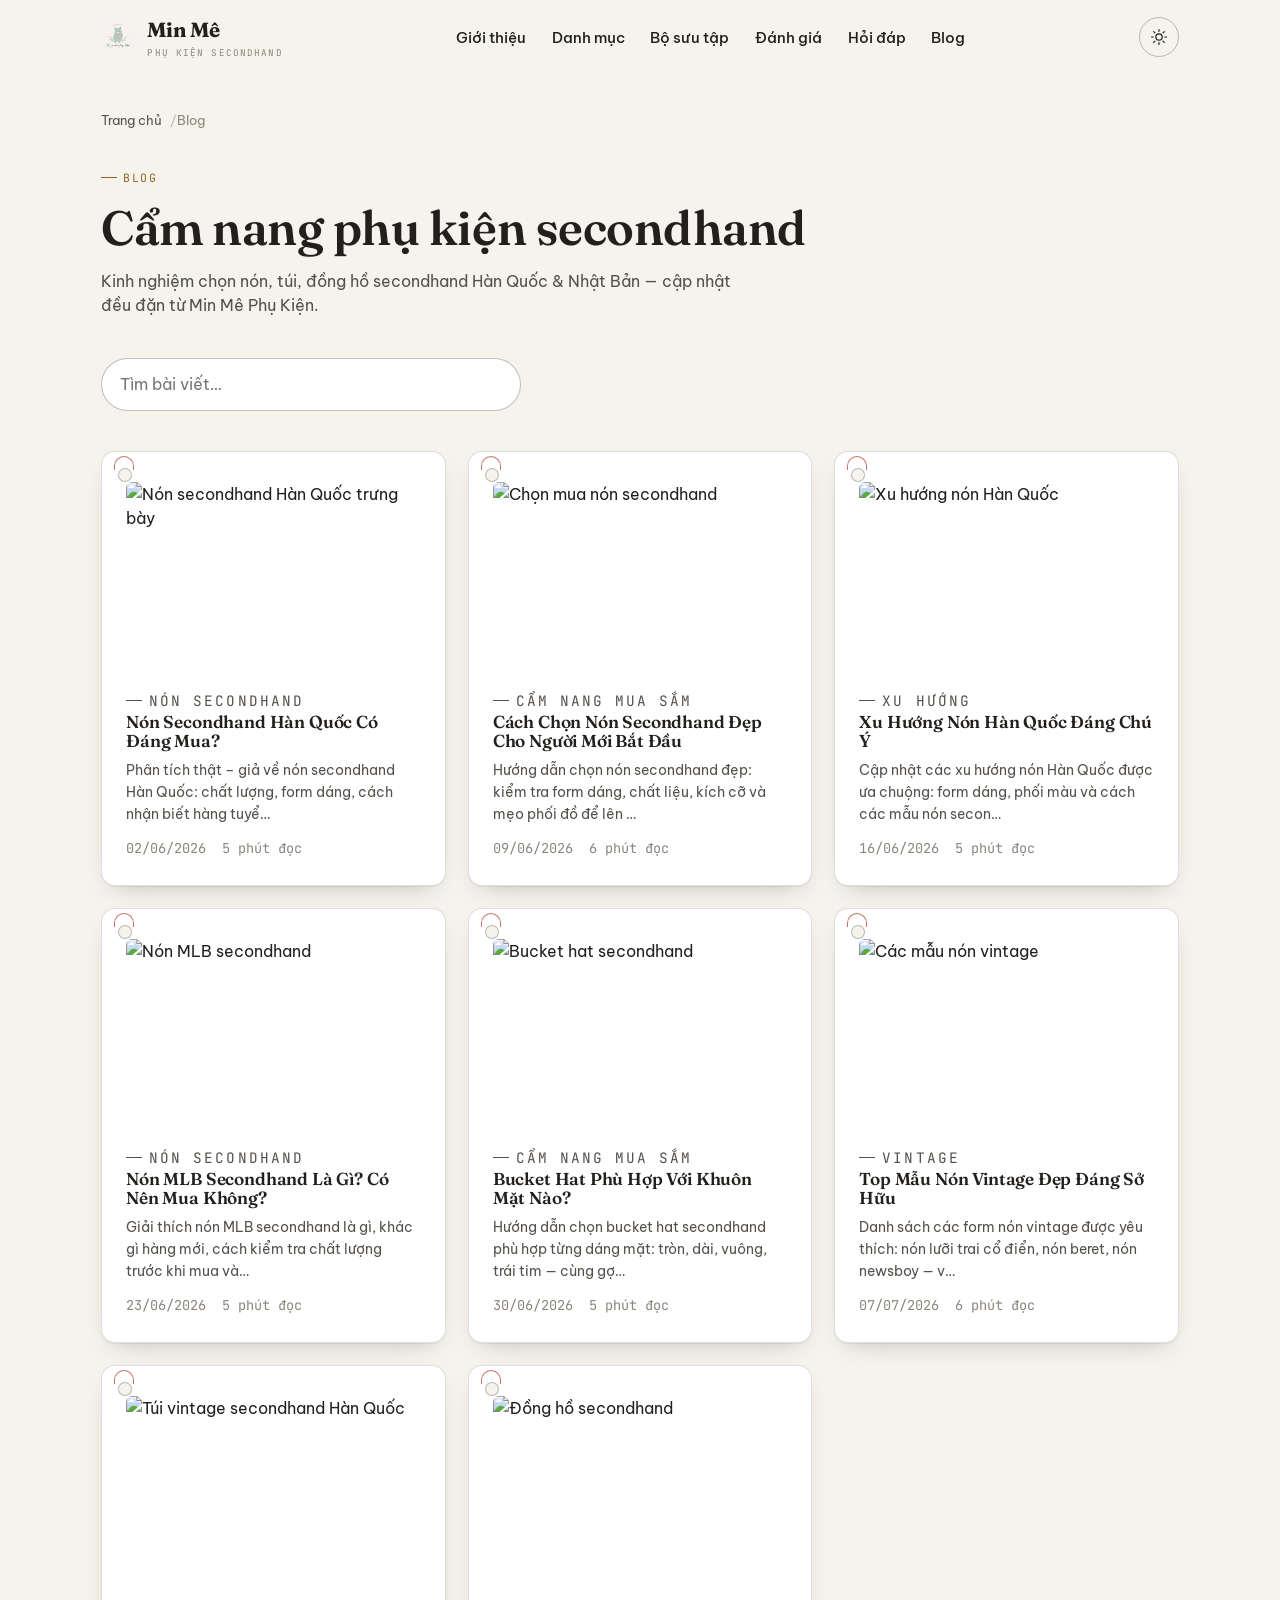
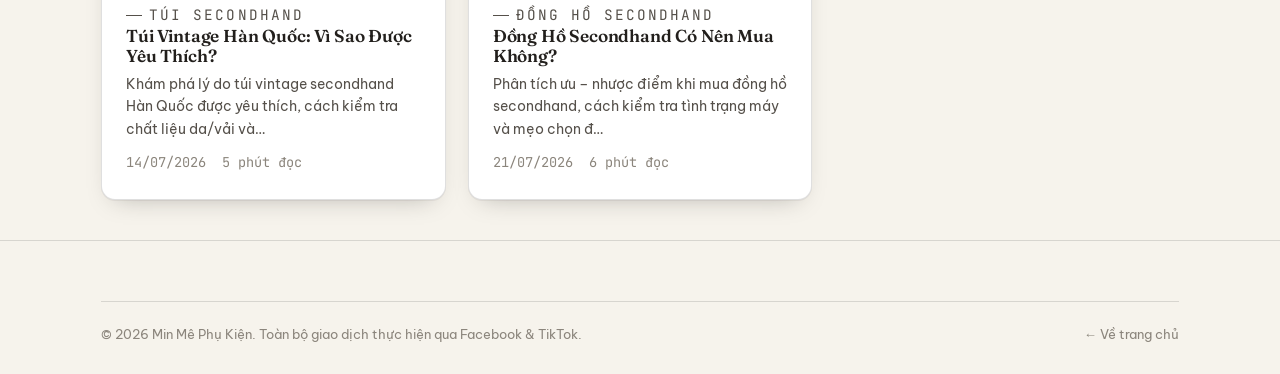
==== blog/index.html @ cc13ec84 "first commit" ====
<!DOCTYPE html>
<html lang="vi">
<head>
<meta charset="UTF-8">
<meta name="viewport" content="width=device-width, initial-scale=1, viewport-fit=cover">
<title>Blog — Min Mê Phụ Kiện | Cẩm nang phụ kiện secondhand</title>
<meta name="description" content="Cẩm nang chọn mua nón, túi, đồng hồ secondhand Hàn Quốc, Nhật Bản — cập nhật xu hướng vintage từ Min Mê Phụ Kiện.">
<meta name="robots" content="index, follow">
<link rel="canonical" href="https://minmephukien.example.com/blog/">
<meta property="og:type" content="website">
<meta property="og:title" content="Blog — Min Mê Phụ Kiện">
<meta property="og:description" content="Cẩm nang chọn mua nón, túi, đồng hồ secondhand Hàn Quốc, Nhật Bản.">
<meta property="og:url" content="https://minmephukien.example.com/blog/">
<link rel="manifest" href="/manifest.json">
<link rel="icon" href="/assets/icons/favicon.svg" type="image/svg+xml">
<link rel="preconnect" href="https://fonts.googleapis.com">
<link rel="preconnect" href="https://fonts.gstatic.com" crossorigin>
<link rel="stylesheet" href="https://fonts.googleapis.com/css2?family=Fraunces:ital,opsz,wght@0,9..144,500;0,9..144,600;1,9..144,500&family=Be+Vietnam+Pro:wght@400;500;600;700&family=JetBrains+Mono:wght@400;500&display=swap" media="print" onload="this.media='all'">
<noscript><link rel="stylesheet" href="https://fonts.googleapis.com/css2?family=Fraunces:wght@500;600&family=Be+Vietnam+Pro:wght@400;600&display=swap"></noscript>
<link rel="stylesheet" href="/css/style.css">
</head>
<body>
<a class="skip-link" href="#main">Bỏ qua, đến nội dung chính</a>

<header class="site-header is-scrolled">
  <div class="container">
    <a href="/" class="brand" aria-label="Min Mê Phụ Kiện — trang chủ">
      <img class="brand-mark" src="/assets/icons/avatar-logo.png" alt="Min Mê Phụ Kiện logo" width="40" height="40" style="border-radius:50%;object-fit:cover;">
      <span>Min Mê<small>Phụ Kiện Secondhand</small></span>
    </a>
    <nav class="main-nav" id="main-nav" aria-label="Điều hướng chính">
      <ul>
        <li><a href="/#gioi-thieu">Giới thiệu</a></li>
        <li><a href="/#danh-muc">Danh mục</a></li>
        <li><a href="/#bo-suu-tap">Bộ sưu tập</a></li>
        <li><a href="/#danh-gia">Đánh giá</a></li>
        <li><a href="/#faq">Hỏi đáp</a></li>
        <li><a href="/blog/">Blog</a></li>
      </ul>
    </nav>
    <div class="header-actions">
      <button class="theme-toggle" data-theme-toggle type="button" aria-label="Đổi giao diện sáng / tối">
        <svg class="icon-sun" viewBox="0 0 24 24" fill="none" stroke="currentColor" stroke-width="1.6" aria-hidden="true"><circle cx="12" cy="12" r="4.2"/><path d="M12 2v2.4M12 19.6V22M4.9 4.9l1.7 1.7M17.4 17.4l1.7 1.7M2 12h2.4M19.6 12H22M4.9 19.1l1.7-1.7M17.4 6.6l1.7-1.7" stroke-linecap="round"/></svg>
        <svg class="icon-moon" viewBox="0 0 24 24" fill="none" stroke="currentColor" stroke-width="1.6" aria-hidden="true"><path d="M21 14.5A8.5 8.5 0 1 1 9.5 3a7 7 0 0 0 11.5 11.5Z" stroke-linejoin="round"/></svg>
      </button>
      <button class="nav-toggle" aria-controls="main-nav" aria-expanded="false" aria-label="Mở menu"><span></span></button>
    </div>
  </div>
</header>
<div class="nav-scrim"></div>

<main id="main">
  <div class="container">
    <nav class="breadcrumb" aria-label="Breadcrumb"><ol><li><a href="/">Trang chủ</a></li><li aria-current="page">Blog</li></ol></nav>
    <div class="blog-hero">
      <p class="eyebrow">Blog</p>
      <h1>Cẩm nang phụ kiện secondhand</h1>
      <p style="color:var(--ink-soft); margin-top:14px; max-width:60ch;">Kinh nghiệm chọn nón, túi, đồng hồ secondhand Hàn Quốc &amp; Nhật Bản — cập nhật đều đặn từ Min Mê Phụ Kiện.</p>
    </div>
    <div class="search-row">
      <input type="search" data-blog-search placeholder="Tìm bài viết…" aria-label="Tìm bài viết">
    </div>
    <div class="blog-grid">
        <a class="post-card tag-card" href="/blog/non-han-secondhand-co-dang-mua.html" data-post-card data-reveal>
          <div class="thumb"><img src="https://images.unsplash.com/photo-1521369909029-2afed882baee?q=80&w=1200&auto=format&fit=crop" alt="Nón secondhand Hàn Quốc trưng bày" loading="lazy" width="400" height="250"></div>
          <p class="eyebrow">Nón secondhand</p>
          <h3>Nón Secondhand Hàn Quốc Có Đáng Mua?</h3>
          <p>Phân tích thật – giả về nón secondhand Hàn Quốc: chất lượng, form dáng, cách nhận biết hàng tuyể…</p>
          <div class="blog-meta"><span>02/06/2026</span><span>5 phút đọc</span></div>
        </a>
        <a class="post-card tag-card" href="/blog/cach-chon-non-secondhand-dep.html" data-post-card data-reveal>
          <div class="thumb"><img src="https://images.unsplash.com/photo-1533055640609-24b498dfd74c?q=80&w=1200&auto=format&fit=crop" alt="Chọn mua nón secondhand" loading="lazy" width="400" height="250"></div>
          <p class="eyebrow">Cẩm nang mua sắm</p>
          <h3>Cách Chọn Nón Secondhand Đẹp Cho Người Mới Bắt Đầu</h3>
          <p>Hướng dẫn chọn nón secondhand đẹp: kiểm tra form dáng, chất liệu, kích cỡ và mẹo phối đồ để lên …</p>
          <div class="blog-meta"><span>09/06/2026</span><span>6 phút đọc</span></div>
        </a>
        <a class="post-card tag-card" href="/blog/xu-huong-non-han-quoc.html" data-post-card data-reveal>
          <div class="thumb"><img src="https://images.unsplash.com/photo-1521572163474-6864f9cf17ab?q=80&w=1200&auto=format&fit=crop" alt="Xu hướng nón Hàn Quốc" loading="lazy" width="400" height="250"></div>
          <p class="eyebrow">Xu hướng</p>
          <h3>Xu Hướng Nón Hàn Quốc Đáng Chú Ý</h3>
          <p>Cập nhật các xu hướng nón Hàn Quốc được ưa chuộng: form dáng, phối màu và cách các mẫu nón secon…</p>
          <div class="blog-meta"><span>16/06/2026</span><span>5 phút đọc</span></div>
        </a>
        <a class="post-card tag-card" href="/blog/mlb-secondhand-la-gi.html" data-post-card data-reveal>
          <div class="thumb"><img src="https://images.unsplash.com/photo-1521572163474-6864f9cf17ab?q=80&w=1200&auto=format&fit=crop" alt="Nón MLB secondhand" loading="lazy" width="400" height="250"></div>
          <p class="eyebrow">Nón secondhand</p>
          <h3>Nón MLB Secondhand Là Gì? Có Nên Mua Không?</h3>
          <p>Giải thích nón MLB secondhand là gì, khác gì hàng mới, cách kiểm tra chất lượng trước khi mua và…</p>
          <div class="blog-meta"><span>23/06/2026</span><span>5 phút đọc</span></div>
        </a>
        <a class="post-card tag-card" href="/blog/bucket-hat-phu-hop-khuon-mat-nao.html" data-post-card data-reveal>
          <div class="thumb"><img src="https://images.unsplash.com/photo-1499996860823-5214fcc65f8f?q=80&w=1200&auto=format&fit=crop" alt="Bucket hat secondhand" loading="lazy" width="400" height="250"></div>
          <p class="eyebrow">Cẩm nang mua sắm</p>
          <h3>Bucket Hat Phù Hợp Với Khuôn Mặt Nào?</h3>
          <p>Hướng dẫn chọn bucket hat secondhand phù hợp từng dáng mặt: tròn, dài, vuông, trái tim — cùng gợ…</p>
          <div class="blog-meta"><span>30/06/2026</span><span>5 phút đọc</span></div>
        </a>
        <a class="post-card tag-card" href="/blog/top-mau-non-vintage-dep.html" data-post-card data-reveal>
          <div class="thumb"><img src="https://images.unsplash.com/photo-1521123845560-14093637aa7d?q=80&w=1200&auto=format&fit=crop" alt="Các mẫu nón vintage" loading="lazy" width="400" height="250"></div>
          <p class="eyebrow">Vintage</p>
          <h3>Top Mẫu Nón Vintage Đẹp Đáng Sở Hữu</h3>
          <p>Danh sách các form nón vintage được yêu thích: nón lưỡi trai cổ điển, nón beret, nón newsboy — v…</p>
          <div class="blog-meta"><span>07/07/2026</span><span>6 phút đọc</span></div>
        </a>
        <a class="post-card tag-card" href="/blog/tui-vintage-han-quoc.html" data-post-card data-reveal>
          <div class="thumb"><img src="https://images.unsplash.com/photo-1548036328-c9fa89d128fa?q=80&w=1200&auto=format&fit=crop" alt="Túi vintage secondhand Hàn Quốc" loading="lazy" width="400" height="250"></div>
          <p class="eyebrow">Túi secondhand</p>
          <h3>Túi Vintage Hàn Quốc: Vì Sao Được Yêu Thích?</h3>
          <p>Khám phá lý do túi vintage secondhand Hàn Quốc được yêu thích, cách kiểm tra chất liệu da/vải và…</p>
          <div class="blog-meta"><span>14/07/2026</span><span>5 phút đọc</span></div>
        </a>
        <a class="post-card tag-card" href="/blog/dong-ho-secondhand-co-nen-mua.html" data-post-card data-reveal>
          <div class="thumb"><img src="https://images.unsplash.com/photo-1524805444758-089113d48a6d?q=80&w=1200&auto=format&fit=crop" alt="Đồng hồ secondhand" loading="lazy" width="400" height="250"></div>
          <p class="eyebrow">Đồng hồ secondhand</p>
          <h3>Đồng Hồ Secondhand Có Nên Mua Không?</h3>
          <p>Phân tích ưu – nhược điểm khi mua đồng hồ secondhand, cách kiểm tra tình trạng máy và mẹo chọn đ…</p>
          <div class="blog-meta"><span>21/07/2026</span><span>6 phút đọc</span></div>
        </a>
    </div>
  </div>
</main>

<footer class="site-footer">
  <div class="container">
    <div class="footer-bottom">
      <span>© <span id="year"></span> Min Mê Phụ Kiện. Toàn bộ giao dịch thực hiện qua Facebook &amp; TikTok.</span>
      <a href="/">← Về trang chủ</a>
    </div>
  </div>
</footer>

<button class="back-to-top" aria-label="Lên đầu trang"><svg width="18" height="18" viewBox="0 0 24 24" fill="none" stroke="currentColor" stroke-width="2"><path d="m5 15 7-7 7 7"/></svg></button>
<script>document.getElementById("year").textContent = new Date().getFullYear();</script>
<script src="/js/main.js" defer></script>
</body>
</html>
---- css/style.css ----
/* ==========================================================================
   MIN MÊ PHỤ KIỆN — stylesheet
   Signature motif: the "swing tag" — every card carries a punched hole,
   a loop of thread and a faint rotation, like a real secondhand price tag.
   ========================================================================== */

/* ---- Design tokens ------------------------------------------------------ */
:root{
  /* paper & ink */
  --paper: #F6F3EC;
  --paper-raised: #FFFFFF;
  --ink: #221F1C;
  --ink-soft: #55504A;
  --ink-faint: #8B857C;
  --line: rgba(34,31,28,.14);
  --line-strong: rgba(34,31,28,.28);

  /* accents — denim (thrifted workwear) + brass (vintage hardware) */
  --denim: #3F5169;
  --denim-deep: #2B3547;
  --brass: #B8863A;
  --brass-deep: #8F6726;
  --thread: #B4443A; /* the literal stitching thread colour */

  --font-display: "Fraunces", "Georgia", serif;
  --font-body: "Be Vietnam Pro", "Segoe UI", sans-serif;
  --font-mono: "JetBrains Mono", ui-monospace, monospace;

  --radius-s: 6px;
  --radius-m: 14px;
  --radius-l: 28px;

  --shadow-tag: 0 1px 0 rgba(34,31,28,.06), 0 10px 24px -14px rgba(34,31,28,.35);
  --shadow-float: 0 20px 50px -20px rgba(34,31,28,.45);

  --container: 1180px;
  --gutter: clamp(20px, 4vw, 56px);

  --ease: cubic-bezier(.22,.61,.36,1);
  color-scheme: light;
}

html[data-theme="dark"]{
  --paper: #17150F;
  --paper-raised: #211E17;
  --ink: #EFE9DD;
  --ink-soft: #C6BEAF;
  --ink-faint: #8A8377;
  --line: rgba(239,233,221,.14);
  --line-strong: rgba(239,233,221,.28);
  --denim: #7C93B3;
  --denim-deep: #A9BEDA;
  --brass: #D9AE5E;
  --brass-deep: #EBC578;
  --shadow-tag: 0 1px 0 rgba(0,0,0,.4), 0 10px 24px -14px rgba(0,0,0,.6);
  --shadow-float: 0 20px 50px -20px rgba(0,0,0,.7);
  color-scheme: dark;
}

@media (prefers-color-scheme: dark){
  html:not([data-theme="light"]):not([data-theme="dark"]){
    --paper: #17150F; --paper-raised: #211E17; --ink: #EFE9DD; --ink-soft: #C6BEAF;
    --ink-faint: #8A8377; --line: rgba(239,233,221,.14); --line-strong: rgba(239,233,221,.28);
    --denim: #7C93B3; --denim-deep: #A9BEDA; --brass: #D9AE5E; --brass-deep: #EBC578;
    --shadow-tag: 0 1px 0 rgba(0,0,0,.4), 0 10px 24px -14px rgba(0,0,0,.6);
    --shadow-float: 0 20px 50px -20px rgba(0,0,0,.7);
    color-scheme: dark;
  }
}

/* ---- Reset --------------------------------------------------------------- */
*,*::before,*::after{ box-sizing: border-box; }
*{ margin:0; }
html{ -webkit-text-size-adjust:100%; scroll-behavior:smooth; }
@media (prefers-reduced-motion: reduce){
  html{ scroll-behavior:auto; }
  *,*::before,*::after{ animation-duration:.001ms !important; animation-iteration-count:1 !important; transition-duration:.001ms !important; scroll-behavior:auto !important; }
}
body{
  font-family: var(--font-body);
  background: var(--paper);
  color: var(--ink);
  line-height:1.55;
  -webkit-font-smoothing:antialiased;
  transition: background .35s var(--ease), color .35s var(--ease);
  overflow-x:hidden;
}
img,picture,video{ max-width:100%; display:block; }
a{ color:inherit; text-decoration:none; }
ul,ol{ list-style:none; padding:0; }
button{ font:inherit; color:inherit; background:none; border:0; cursor:pointer; }
input,textarea{ font:inherit; }
h1,h2,h3,h4{ font-family:var(--font-display); font-weight:600; line-height:1.12; letter-spacing:-.01em; }

:focus-visible{ outline:2.5px solid var(--brass); outline-offset:3px; border-radius:4px; }

.container{ width:100%; max-width:var(--container); margin-inline:auto; padding-inline:var(--gutter); }
.visually-hidden{ position:absolute !important; width:1px;height:1px; overflow:hidden; clip:rect(0 0 0 0); white-space:nowrap; }
.skip-link{ position:absolute; left:12px; top:-60px; background:var(--ink); color:var(--paper); padding:.7em 1.1em; border-radius:var(--radius-s); z-index:999; transition:top .2s var(--ease); }
.skip-link:focus{ top:12px; }

/* eyebrow / mono label used as a small "stamp" throughout */
.eyebrow{
  font-family:var(--font-mono); font-size:.72rem; letter-spacing:.14em; text-transform:uppercase;
  color:var(--brass-deep); display:inline-flex; align-items:center; gap:.5em;
}
.eyebrow::before{ content:""; width:16px; height:1px; background:currentColor; }

section{ padding-block: clamp(56px, 9vw, 120px); position:relative; }
.section-head{ max-width:640px; margin-bottom: clamp(32px,5vw,56px); }
.section-head h2{ font-size:clamp(1.9rem,3.4vw,2.8rem); margin-top:.4em; }
.section-head p{ color:var(--ink-soft); margin-top:.9em; font-size:1.02rem; }

/* ---- Buttons -------------------------------------------------------------- */
.btn{
  display:inline-flex; align-items:center; gap:.6em; padding:.85em 1.6em;
  border-radius: 999px; font-weight:600; font-size:.95rem; white-space:nowrap;
  transition: transform .25s var(--ease), box-shadow .25s var(--ease), background .25s var(--ease), color .25s var(--ease);
  border:1.5px solid transparent;
}
.btn:hover{ transform: translateY(-2px); }
.btn-facebook{ background:var(--denim); color:#fff; box-shadow: var(--shadow-tag); }
.btn-facebook:hover{ background:var(--denim-deep); }
.btn-tiktok{ background:var(--ink); color:var(--paper); box-shadow: var(--shadow-tag); }
html[data-theme="dark"] .btn-tiktok{ background:var(--brass); color:var(--paper-raised); }
.btn-outline{ border-color:var(--line-strong); color:var(--ink); }
.btn-outline:hover{ border-color:var(--ink); }
.btn svg{ width:1.15em; height:1.15em; }

/* ==========================================================================
   Header
   ========================================================================== */
.site-header{
  position:fixed; inset-inline:0; top:0; z-index:80;
  padding-block:14px; transition: background .3s var(--ease), box-shadow .3s var(--ease), padding .3s var(--ease);
}
.site-header .container{ display:flex; align-items:center; justify-content:space-between; gap:16px; }
.site-header.is-scrolled{
  background: color-mix(in srgb, var(--paper) 78%, transparent);
  backdrop-filter: blur(14px) saturate(140%);
  -webkit-backdrop-filter: blur(14px) saturate(140%);
  box-shadow: 0 1px 0 var(--line);
  padding-block:10px;
}
.brand{ display:flex; align-items:center; gap:.6em; font-family:var(--font-display); font-weight:700; font-size:1.28rem; }
.brand .brand-mark{ width:34px; height:34px; }
.brand small{ display:block; font-family:var(--font-mono); font-size:.58rem; letter-spacing:.12em; color:var(--ink-faint); font-weight:400; text-transform:uppercase; }

.nav-toggle{ display:none; }
.main-nav ul{ display:flex; gap: clamp(14px,2vw,30px); align-items:center; }
.main-nav a{ font-size:.94rem; font-weight:500; position:relative; padding-block:4px; }
.main-nav a::after{ content:""; position:absolute; left:0; right:100%; bottom:0; height:1.5px; background:var(--brass); transition:right .3s var(--ease); }
.main-nav a:hover::after, .main-nav a:focus-visible::after{ right:0; }

.header-actions{ display:flex; align-items:center; gap:10px; }
.theme-toggle{
  width:40px; height:40px; border-radius:50%; border:1.5px solid var(--line-strong);
  display:grid; place-items:center; transition: border-color .25s var(--ease), transform .25s var(--ease);
}
.theme-toggle:hover{ border-color:var(--ink); transform:rotate(15deg); }
.theme-toggle svg{ width:18px; height:18px; }
.theme-toggle .icon-moon{ display:none; }
html[data-theme="dark"] .theme-toggle .icon-sun{ display:none; }
html[data-theme="dark"] .theme-toggle .icon-moon{ display:block; }

@media (max-width: 900px){
  .main-nav{
    position:fixed; inset:0 0 0 30%; background:var(--paper-raised); padding: 100px 28px 40px;
    transform:translateX(100%); transition: transform .4s var(--ease); box-shadow: var(--shadow-float);
    overflow-y:auto;
  }
  .main-nav.is-open{ transform:translateX(0); }
  .main-nav ul{ flex-direction:column; align-items:flex-start; gap:22px; }
  .main-nav a{ font-size:1.2rem; }
  .nav-toggle{ display:grid; place-items:center; width:40px; height:40px; border-radius:50%; border:1.5px solid var(--line-strong); z-index:90; }
  .nav-toggle span, .nav-toggle span::before, .nav-toggle span::after{
    content:""; display:block; width:18px; height:1.6px; background:var(--ink); position:relative; transition: transform .3s var(--ease), opacity .3s var(--ease);
  }
  .nav-toggle span::before{ position:absolute; top:-6px; }
  .nav-toggle span::after{ position:absolute; top:6px; }
  .nav-toggle.is-open span{ background:transparent; }
  .nav-toggle.is-open span::before{ top:0; transform:rotate(45deg); }
  .nav-toggle.is-open span::after{ top:0; transform:rotate(-45deg); }
  .nav-scrim{ position:fixed; inset:0; background:rgba(0,0,0,.35); opacity:0; pointer-events:none; transition:opacity .3s var(--ease); z-index:75; }
  .nav-scrim.is-open{ opacity:1; pointer-events:auto; }
}

/* ==========================================================================
   Hero
   ========================================================================== */
.hero{
  min-height: 100svh; display:flex; align-items:center; padding-top:90px;
  position:relative; overflow:clip;
}
.hero-grid{ display:grid; grid-template-columns: 1.1fr .9fr; gap: clamp(24px,5vw,60px); align-items:center; }
.hero-copy .eyebrow{ margin-bottom:18px; }
.hero-title{
  font-size: clamp(2.6rem, 6.2vw, 4.6rem); line-height:1.02;
}
.hero-title .line2{ display:block; color:var(--brass-deep); font-style:italic; font-weight:500; }
.hero-slogan{ margin-top:22px; font-size:clamp(1.05rem,1.6vw,1.25rem); color:var(--ink-soft); max-width:46ch; }
.hero-actions{ margin-top: 34px; display:flex; gap:14px; flex-wrap:wrap; }

.hero-visual{ position:relative; aspect-ratio: 4/5; border-radius: var(--radius-l); overflow:hidden; box-shadow: var(--shadow-float); }
.hero-visual img{ width:100%; height:100%; object-fit:cover; transform: scale(1.02); will-change:transform; }
.hero-visual::after{ content:""; position:absolute; inset:0; background: linear-gradient(190deg, transparent 55%, rgba(23,21,15,.55)); }

.hero-tag{
  position:absolute; left:-18px; bottom:26px; background:var(--paper-raised); color:var(--ink);
  padding: 14px 20px 14px 34px; border-radius: var(--radius-s); box-shadow: var(--shadow-tag);
  transform: rotate(-6deg); font-family:var(--font-mono); font-size:.72rem; letter-spacing:.06em;
  border:1px solid var(--line);
}
.hero-tag::before{
  content:""; position:absolute; left:12px; top:50%; translate:0 -50%; width:9px; height:9px; border-radius:50%;
  background: var(--paper); border:1.6px solid var(--ink-faint);
}
.hero-tag strong{ display:block; font-family:var(--font-display); font-size:1rem; font-style:normal; font-weight:600; letter-spacing:0; }

.hero-scroll{
  position:absolute; bottom:26px; left:50%; translate:-50% 0; display:flex; flex-direction:column; align-items:center; gap:8px;
  font-family:var(--font-mono); font-size:.65rem; letter-spacing:.16em; color:var(--ink-faint); text-transform:uppercase;
}
.hero-scroll .line{ width:1px; height:34px; background:linear-gradient(var(--ink-faint), transparent); animation: scrollpulse 2.2s ease-in-out infinite; }
@keyframes scrollpulse{ 0%,100%{ opacity:.3 } 50%{ opacity:1 } }

@media (max-width: 860px){
  .hero-grid{ grid-template-columns:1fr; }
  .hero-visual{ order:-1; aspect-ratio:5/4; }
  .hero-tag{ left:14px; bottom:-16px; }
}

/* ==========================================================================
   Swing-tag card — the site's signature element
   ========================================================================== */
.tag-card{
  position:relative; background:var(--paper-raised); border:1px solid var(--line);
  border-radius: var(--radius-m); padding: 30px 24px 26px; box-shadow: var(--shadow-tag);
  transition: transform .4s var(--ease), box-shadow .4s var(--ease), border-color .4s var(--ease);
}
.tag-card::before{ /* punch hole */
  content:""; position:absolute; top:16px; left:16px; width:14px; height:14px; border-radius:50%;
  background: var(--paper); border:1.6px solid var(--line-strong);
}
.tag-card::after{ /* thread loop */
  content:""; position:absolute; top:4px; left:12px; width:20px; height:14px;
  border: 1.6px solid var(--thread); border-bottom:none; border-radius: 12px 12px 0 0; opacity:.75;
}
.tag-card:hover{ transform: translateY(-6px) rotate(-1.1deg); box-shadow: var(--shadow-float); border-color: var(--line-strong); }
.tag-card:nth-child(even):hover{ transform: translateY(-6px) rotate(1.1deg); }

/* ==========================================================================
   Giới thiệu
   ========================================================================== */
.intro{ background: var(--paper-raised); border-block:1px solid var(--line); }
.intro-grid{ display:grid; grid-template-columns: .9fr 1.1fr; gap: clamp(30px,5vw,70px); align-items:start; }
.intro-figure{ position:relative; }
.intro-figure img{ border-radius: var(--radius-m); aspect-ratio:1/1; object-fit:cover; box-shadow: var(--shadow-tag); }
.stitch-line{ border:none; border-top:1.8px dashed var(--line-strong); margin-block: 22px; }
.commit-list{ display:grid; gap:16px; margin-top:22px; }
.commit-list li{ display:flex; gap:12px; align-items:flex-start; font-size:.98rem; color:var(--ink-soft); }
.commit-list .num{ font-family:var(--font-mono); color:var(--brass-deep); font-size:.85rem; padding-top:.15em; }
.commit-list strong{ color:var(--ink); display:block; font-family:var(--font-display); font-weight:600; }

/* ==========================================================================
   Danh mục — category grid
   ========================================================================== */
.category-grid{ display:grid; grid-template-columns: repeat(4, 1fr); gap: 20px; }
.category-card{ text-align:left; }
.category-card .thumb{ border-radius: var(--radius-s); overflow:hidden; aspect-ratio: 3/4; margin-bottom:16px; }
.category-card img{ width:100%; height:100%; object-fit:cover; transition: transform .6s var(--ease); }
.category-card:hover img{ transform: scale(1.06); }
.category-card h3{ font-size:1.1rem; }
.category-card .count{ font-family:var(--font-mono); font-size:.72rem; color:var(--ink-faint); margin-top:4px; display:block; }

@media (max-width: 980px){ .category-grid{ grid-template-columns: repeat(2,1fr); } }
@media (max-width: 520px){ .category-grid{ grid-template-columns: 1fr 1fr; gap:14px; } }

/* ==========================================================================
   Vì sao chọn
   ========================================================================== */
.why{ background: var(--paper-raised); border-block:1px solid var(--line); }
.why-grid{ display:grid; grid-template-columns: repeat(3, 1fr); gap:20px; }
.why-card{ display:flex; flex-direction:column; gap:14px; }
.why-card .ico{ width:44px; height:44px; border-radius:50%; background: color-mix(in srgb, var(--brass) 16%, transparent); display:grid; place-items:center; color:var(--brass-deep); }
.why-card .ico svg{ width:22px; height:22px; }
.why-card h3{ font-size:1.05rem; }
.why-card p{ color:var(--ink-soft); font-size:.94rem; }
@media (max-width:900px){ .why-grid{ grid-template-columns:repeat(2,1fr); } }
@media (max-width:560px){ .why-grid{ grid-template-columns:1fr; } }

/* ==========================================================================
   Gallery masonry + lightbox
   ========================================================================== */
.gallery-toolbar{ display:flex; flex-wrap:wrap; gap:10px; margin-bottom:26px; }
.filter-chip{
  padding:.5em 1.1em; border-radius:999px; border:1.4px solid var(--line-strong); font-size:.85rem;
  font-family:var(--font-mono); letter-spacing:.02em; transition: all .25s var(--ease);
}
.filter-chip[aria-pressed="true"]{ background:var(--ink); color:var(--paper); border-color:var(--ink); }
html[data-theme="dark"] .filter-chip[aria-pressed="true"]{ background:var(--brass); color:var(--paper-raised); border-color:var(--brass); }

.masonry{ column-count:4; column-gap:16px; }
.masonry-item{ break-inside:avoid; margin-bottom:16px; border-radius: var(--radius-s); overflow:hidden; cursor:zoom-in; position:relative; box-shadow: var(--shadow-tag); }
.masonry-item img{ width:100%; transition: transform .5s var(--ease); background:var(--line); }
.masonry-item:hover img{ transform:scale(1.04); }
.masonry-item.is-hidden{ display:none; }
@media (max-width:1000px){ .masonry{ column-count:3; } }
@media (max-width:700px){ .masonry{ column-count:2; } }

.lightbox{ position:fixed; inset:0; background:rgba(15,13,10,.92); display:none; align-items:center; justify-content:center; z-index:200; padding:5vw; }
.lightbox.is-open{ display:flex; }
.lightbox img{ max-height:88vh; max-width:100%; border-radius:var(--radius-s); box-shadow:var(--shadow-float); }
.lightbox-close{ position:absolute; top:22px; right:26px; color:#fff; width:44px; height:44px; border-radius:50%; border:1.4px solid rgba(255,255,255,.4); display:grid; place-items:center; }

/* ==========================================================================
   Video + Fanpage
   ========================================================================== */
.social-embeds{ display:grid; grid-template-columns:1fr 1fr; gap: clamp(24px,4vw,48px); align-items:start; }
.embed-card{ background:var(--paper-raised); border:1px solid var(--line); border-radius:var(--radius-m); padding:22px; box-shadow: var(--shadow-tag); }
.embed-card h3{ font-size:1.05rem; margin-bottom:14px; display:flex; align-items:center; gap:.5em; }
.tiktok-grid{ display:grid; grid-template-columns:repeat(3,1fr); gap:10px; }
.tiktok-grid iframe, .tiktok-embed-wrap{ aspect-ratio:9/16; border-radius:10px; overflow:hidden; background:var(--paper); }
.fb-page-wrap{ min-height:340px; display:flex; align-items:center; justify-content:center; background:var(--paper); border-radius:10px; overflow:hidden; }
@media (max-width:860px){ .social-embeds{ grid-template-columns:1fr; } }
@media (max-width:560px){ .tiktok-grid{ grid-template-columns:repeat(2,1fr); } }

/* ==========================================================================
   Testimonials
   ========================================================================== */
.reviews{ background: var(--paper-raised); border-block:1px solid var(--line); }
.review-track-wrap{ overflow:hidden; }
.review-track{ display:flex; gap:20px; transition: transform .5s var(--ease); }
.review-card{ min-width: min(360px, 82vw); display:flex; flex-direction:column; gap:14px; }
.stars{ color:var(--brass); letter-spacing:2px; font-size:.95rem; }
.review-card p{ color:var(--ink-soft); font-size:.96rem; }
.reviewer{ display:flex; align-items:center; gap:10px; margin-top:auto; }
.reviewer img{ width:38px; height:38px; border-radius:50%; object-fit:cover; }
.avatar-badge{
  width:38px; height:38px; border-radius:50%; flex:none; display:grid; place-items:center;
  background: color-mix(in srgb, var(--brass) 20%, var(--paper)); color:var(--brass-deep);
  font-family:var(--font-mono); font-size:.78rem; font-weight:600; border:1px solid var(--line);
}
.reviewer strong{ font-size:.9rem; display:block; }
.reviewer span{ font-size:.78rem; color:var(--ink-faint); font-family:var(--font-mono); }
.review-nav{ display:flex; gap:10px; margin-top:24px; }
.review-nav button{ width:38px; height:38px; border-radius:50%; border:1.4px solid var(--line-strong); display:grid; place-items:center; transition: border-color .2s var(--ease); }
.review-nav button:hover{ border-color:var(--ink); }

/* ==========================================================================
   FAQ accordion
   ========================================================================== */
.faq-list{ max-width:760px; }
.faq-item{ border-bottom:1px solid var(--line); }
.faq-q{ width:100%; display:flex; justify-content:space-between; align-items:center; gap:20px; padding:22px 4px; text-align:left; font-family:var(--font-display); font-weight:600; font-size:1.06rem; }
.faq-q .plus{ flex:none; width:22px; height:22px; position:relative; }
.faq-q .plus::before,.faq-q .plus::after{ content:""; position:absolute; background:var(--ink); top:50%; left:50%; }
.faq-q .plus::before{ width:14px; height:1.6px; translate:-50% -50%; }
.faq-q .plus::after{ width:1.6px; height:14px; translate:-50% -50%; transition: transform .3s var(--ease); }
.faq-item[open] .plus::after{ transform: rotate(90deg); }
.faq-item[open] .plus::before{ background:var(--brass-deep); }
.faq-a{ padding: 0 4px 22px; color:var(--ink-soft); font-size:.96rem; max-width:64ch; }
.faq-item summary{ list-style:none; cursor:pointer; }
.faq-item summary::-webkit-details-marker{ display:none; }

/* ==========================================================================
   CTA band
   ========================================================================== */
.cta-band{
  background: var(--ink); color: var(--paper); border-radius: var(--radius-l); margin-inline:var(--gutter);
  padding: clamp(44px,7vw,84px) clamp(24px,6vw,64px); text-align:center; position:relative; overflow:hidden;
}
html[data-theme="dark"] .cta-band{ background: var(--paper-raised); border:1px solid var(--line-strong); color: var(--ink); }
.cta-band h2{ font-size:clamp(1.7rem,4vw,2.6rem); max-width:18ch; margin-inline:auto; color: inherit; }
.cta-band .actions{ display:flex; gap:16px; justify-content:center; margin-top:32px; flex-wrap:wrap; }
.cta-band::before{ content:""; position:absolute; inset:0; opacity:.05; background-image:repeating-linear-gradient(45deg, #fff 0 1px, transparent 1px 22px); pointer-events:none; }
/* ==========================================================================
   Footer
   ========================================================================== */
.site-footer{ padding-block: 60px 30px; border-top:1px solid var(--line); margin-top: 40px; }
.footer-grid{ display:grid; grid-template-columns: 1.4fr 1fr 1fr 1fr; gap: 40px; margin-bottom:40px; }
.footer-brand p{ color:var(--ink-soft); margin-top:14px; font-size:.92rem; max-width:34ch; }
.footer-col h4{ font-family:var(--font-mono); font-size:.72rem; letter-spacing:.1em; text-transform:uppercase; color:var(--ink-faint); margin-bottom:16px; }
.footer-col ul{ display:grid; gap:10px; }
.footer-col a{ font-size:.92rem; color:var(--ink-soft); transition:color .2s var(--ease); }
.footer-col a:hover{ color:var(--ink); }
.social-row{ display:flex; gap:10px; margin-top:16px; }
.social-row a{ width:38px; height:38px; border-radius:50%; border:1.4px solid var(--line-strong); display:grid; place-items:center; transition: border-color .2s var(--ease), background .2s var(--ease); }
.social-row a:hover{ border-color:var(--ink); background:var(--paper-raised); }
.footer-bottom{ display:flex; justify-content:space-between; flex-wrap:wrap; gap:10px; font-size:.82rem; color:var(--ink-faint); border-top:1px solid var(--line); padding-top:22px; }
@media (max-width:860px){ .footer-grid{ grid-template-columns:1fr 1fr; } }
@media (max-width:520px){ .footer-grid{ grid-template-columns:1fr; } }

/* ==========================================================================
   Utility widgets: back-to-top, cookie banner, skeleton, progress bar
   ========================================================================== */
.back-to-top{
  position:fixed; right:20px; bottom:20px; width:46px; height:46px; border-radius:50%;
  background:var(--ink); color:var(--paper); display:grid; place-items:center; box-shadow:var(--shadow-tag);
  opacity:0; pointer-events:none; transform:translateY(10px); transition: all .3s var(--ease); z-index:70;
}
html[data-theme="dark"] .back-to-top{ background:var(--brass); color:var(--paper-raised); }
.back-to-top.is-visible{ opacity:1; pointer-events:auto; transform:translateY(0); }

.cookie-banner{
  position:fixed; left:16px; right:16px; bottom:16px; max-width:480px; z-index:150;
  background:var(--paper-raised); border:1px solid var(--line-strong); border-radius:var(--radius-m);
  padding:20px 22px; box-shadow: var(--shadow-float); transform: translateY(140%); transition: transform .5s var(--ease);
}
.cookie-banner.is-visible{ transform:translateY(0); }
.cookie-banner p{ font-size:.88rem; color:var(--ink-soft); margin-bottom:14px; }
.cookie-actions{ display:flex; gap:10px; }
.cookie-actions .btn{ padding:.6em 1.2em; font-size:.85rem; }

.skeleton{ background: linear-gradient(100deg, var(--line) 30%, var(--paper-raised) 50%, var(--line) 70%); background-size:200% 100%; animation: shimmer 1.4s infinite; border-radius:var(--radius-s); }
@keyframes shimmer{ to{ background-position: -200% 0; } }

.reading-progress{ position:fixed; top:0; left:0; height:3px; background:var(--brass); z-index:200; width:0%; transition:width .1s linear; }

/* AOS-style reveal (works even without the AOS lib, JS toggles .is-in) */
[data-reveal]{ opacity:0; transform: translateY(26px); transition: opacity .7s var(--ease), transform .7s var(--ease); }
[data-reveal].is-in{ opacity:1; transform:none; }

/* ==========================================================================
   Blog
   ========================================================================== */
.breadcrumb{ font-size:.82rem; color:var(--ink-faint); display:flex; gap:8px; flex-wrap:wrap; margin-top:110px; }
.breadcrumb a{ color:var(--ink-soft); }
.breadcrumb li::after{ content:"/"; margin-left:8px; color:var(--line-strong); }
.breadcrumb li:last-child::after{ content:""; }
.breadcrumb ol{ display:flex; gap:0; flex-wrap:wrap; }

.blog-hero{ padding-block: 30px 40px; max-width:760px; }
.blog-hero .eyebrow{ margin-bottom:14px; }
.blog-hero h1{ font-size: clamp(2rem,4vw,3rem); }
.blog-meta{ display:flex; gap:16px; margin-top:18px; font-size:.85rem; color:var(--ink-faint); font-family:var(--font-mono); flex-wrap:wrap; }

.article-layout{ display:grid; grid-template-columns: 2fr 1fr; gap:56px; align-items:start; }
.article-body{ font-size:1.04rem; }
.article-body h2{ font-size:1.5rem; margin-top:1.8em; margin-bottom:.6em; }
.article-body h3{ font-size:1.2rem; margin-top:1.4em; margin-bottom:.5em; }
.article-body p{ color:var(--ink-soft); margin-bottom:1.1em; }
.article-body img{ border-radius:var(--radius-m); margin-block:1.6em; }
.article-body ul{ list-style:disc; padding-left:1.3em; color:var(--ink-soft); margin-bottom:1.1em; }
.article-body li{ margin-bottom:.4em; }
.toc{ position:sticky; top:100px; background:var(--paper-raised); border:1px solid var(--line); border-radius:var(--radius-m); padding:22px; }
.toc h2{ font-family:var(--font-mono); font-size:.72rem; letter-spacing:.1em; text-transform:uppercase; color:var(--ink-faint); margin-bottom:14px; }
.toc ol{ display:grid; gap:10px; counter-reset:toc; }
.toc li{ counter-increment: toc; font-size:.88rem; }
.toc a{ color:var(--ink-soft); }
.toc a:hover{ color:var(--ink); }
.toc li::before{ content: counter(toc,decimal-leading-zero) "  "; font-family:var(--font-mono); color:var(--brass-deep); }
.article-cta{ margin-top:40px; }
@media (max-width:900px){ .article-layout{ grid-template-columns:1fr; } .toc{ position:static; } }

.blog-grid{ display:grid; grid-template-columns:repeat(3,1fr); gap:22px; }
.post-card .thumb{ aspect-ratio:16/10; border-radius:var(--radius-s); overflow:hidden; margin-bottom:16px; }
.post-card .thumb img{ width:100%; height:100%; object-fit:cover; transition:transform .5s var(--ease); }
.post-card:hover .thumb img{ transform:scale(1.05); }
.post-card h3{ font-size:1.08rem; }
.post-card p{ color:var(--ink-soft); font-size:.9rem; margin-top:8px; }
.post-card .blog-meta{ margin-top:12px; }
.search-row{ display:flex; gap:10px; max-width:420px; margin-bottom:40px; }
.search-row input{ flex:1; padding:.8em 1.1em; border-radius:999px; border:1.4px solid var(--line-strong); background:var(--paper-raised); color:var(--ink); }
.search-row input:focus-visible{ border-color:var(--ink); }
@media (max-width:900px){ .blog-grid{ grid-template-columns:repeat(2,1fr); } }
@media (max-width:560px){ .blog-grid{ grid-template-columns:1fr; } }

/* ==========================================================================
   404 / offline
   ========================================================================== */
.status-page{ min-height:100svh; display:flex; flex-direction:column; align-items:center; justify-content:center; text-align:center; padding:40px; }
.status-page .stamp{ font-family:var(--font-mono); font-size:5rem; color:var(--line-strong); letter-spacing:.05em; }
.status-page h1{ font-size:2rem; margin-top:10px; }
.status-page p{ color:var(--ink-soft); margin-top:10px; max-width:44ch; }
.status-page .btn{ margin-top:28px; }

/* ==========================================================================
   Social channel grid (thay embed TikTok/Facebook)
   ========================================================================== */
.social-grid{
  display: grid;
  grid-template-columns: repeat(4, 1fr);
  gap: 18px;
  margin-top: 32px;
}
.social-channel-card{
  border-radius: var(--radius-m);
  overflow: hidden;
  background: var(--paper-raised);
  box-shadow: var(--shadow-tag);
  text-decoration: none;
  color: var(--ink);
  transition: transform .35s var(--ease), box-shadow .35s var(--ease);
  display: block;
}
.social-channel-card:hover{
  transform: translateY(-4px);
  box-shadow: 0 12px 32px rgba(0,0,0,.13);
}
.social-channel-thumb{
  position: relative;
  aspect-ratio: 4/5;
  overflow: hidden;
}
.social-channel-thumb img{
  width: 100%;
  height: 100%;
  object-fit: cover;
  object-position: center top;
  transition: transform .5s var(--ease);
}
.social-channel-card:hover .social-channel-thumb img{
  transform: scale(1.06);
}
.social-channel-overlay{
  position: absolute;
  inset: 0;
  background: linear-gradient(to top, rgba(0,0,0,.55) 0%, transparent 55%);
  display: flex;
  align-items: flex-end;
  justify-content: flex-end;
  padding: 14px;
  color: #fff;
}
.social-channel-info{
  padding: 14px 16px 16px;
  display: flex;
  flex-direction: column;
  gap: 3px;
}
.social-channel-info strong{
  font-size: .98rem;
  font-family: var(--font-display);
}
.social-channel-info span{
  font-size: .82rem;
  color: var(--ink-soft);
  font-family: var(--font-mono);
}
.social-channel-info em{
  font-size: .82rem;
  color: var(--brass-deep);
  font-style: normal;
  margin-top: 4px;
}
@media (max-width: 900px){ .social-grid{ grid-template-columns: repeat(2,1fr); } }
@media (max-width: 480px){ .social-grid{ grid-template-columns: repeat(2,1fr); gap: 12px; } }

/* ==========================================================================
   Fix masonry image object-fit
   ========================================================================== */
.masonry-item{
  aspect-ratio: unset;
}
.masonry-item img{
  width: 100%;
  height: auto;
  display: block;
  object-fit: cover;
  object-position: center top;
  transition: transform .5s var(--ease);
  background: var(--line);
}

/* ==========================================================================
   Brand-mark avatar img (thay SVG)
   ========================================================================== */
.brand-mark{
  width: 36px;
  height: 36px;
  flex-shrink: 0;
}

/* ==========================================================================
   Nút Zalo
   ========================================================================== */
.btn-zalo{
  background: #0068FF;
  color: #fff;
  display: inline-flex;
  align-items: center;
  gap: 6px;
  border-radius: 999px;
  padding: .75em 1.4em;
  font-weight: 600;
  font-size: .95rem;
  text-decoration: none;
  transition: background .25s, transform .2s;
}
.btn-zalo:hover{
  background: #0055cc;
  transform: translateY(-2px);
}
.btn-zalo svg{ flex-shrink: 0; }

/* Zalo link trong footer */
.zalo-link{
  display: inline-flex;
  align-items: center;
  gap: 5px;
  color: #0068FF;
  font-weight: 500;
}
.zalo-link:hover{ opacity: .8; }
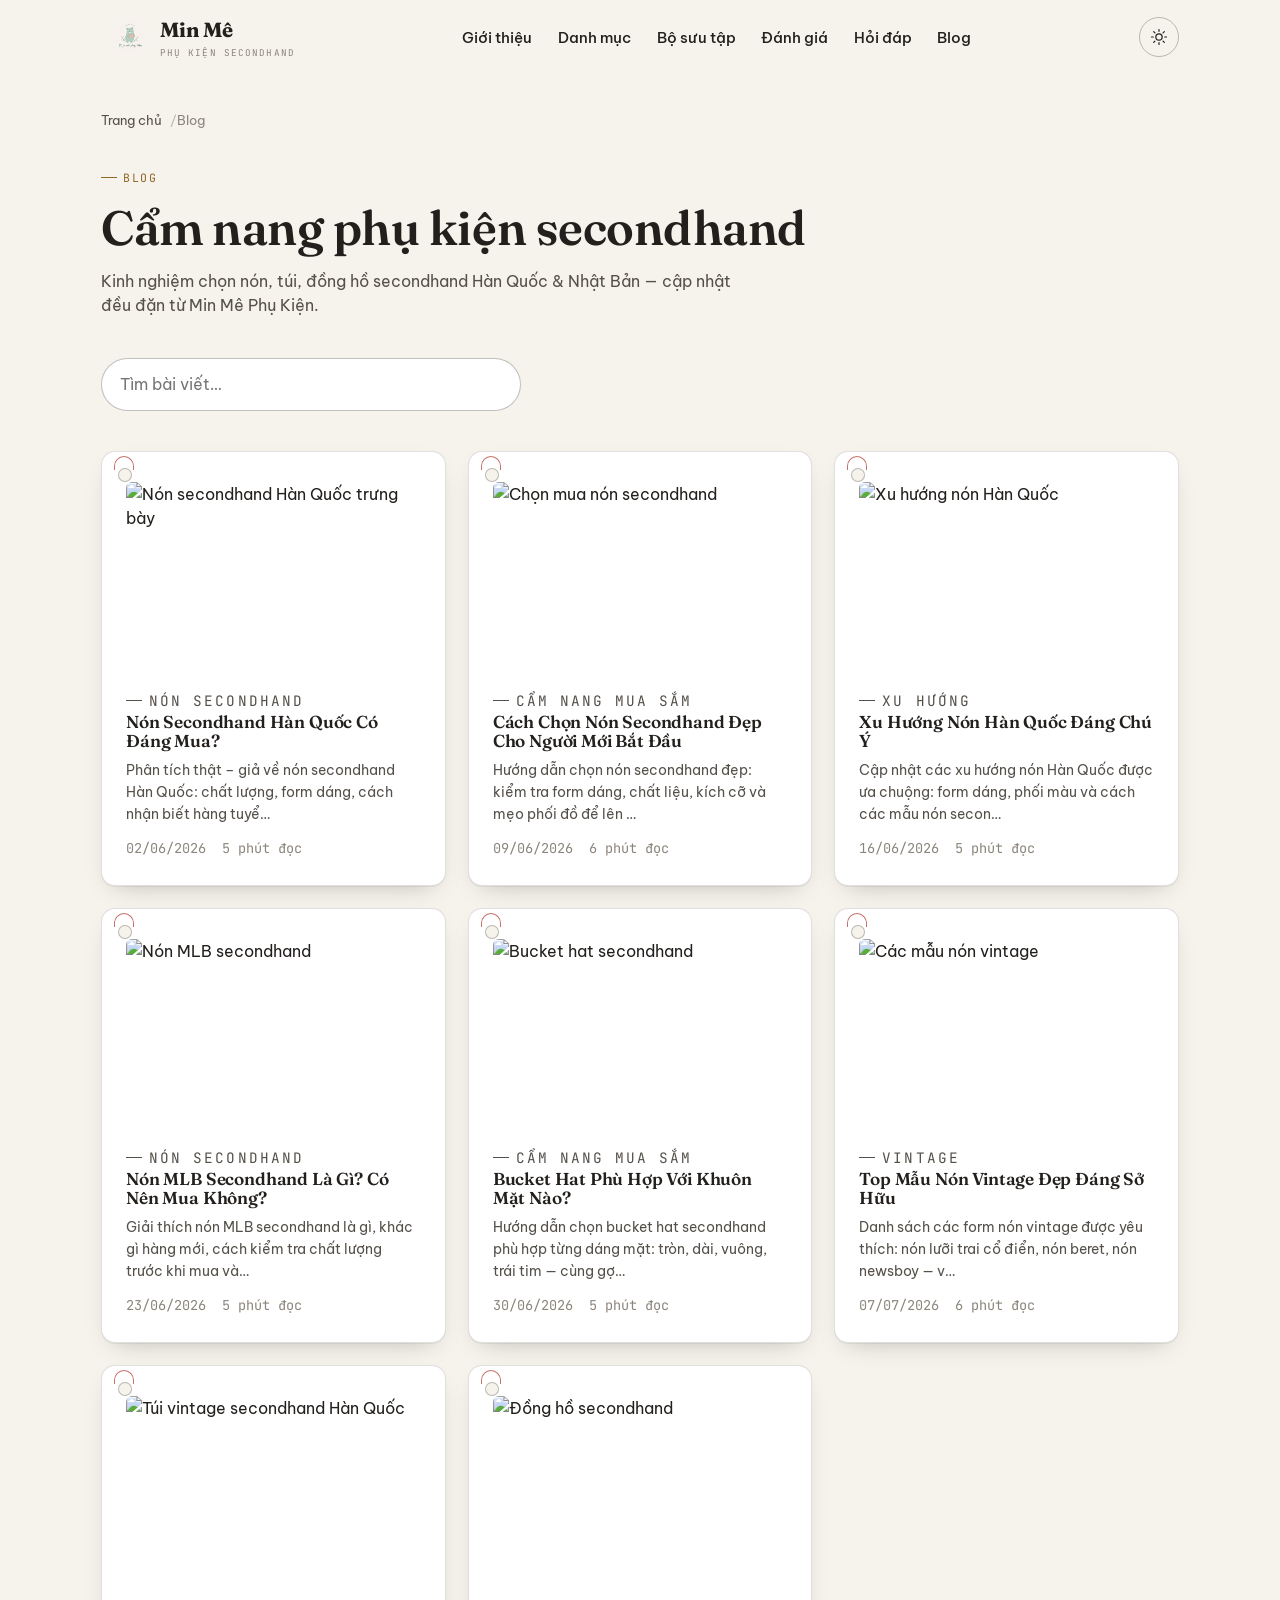
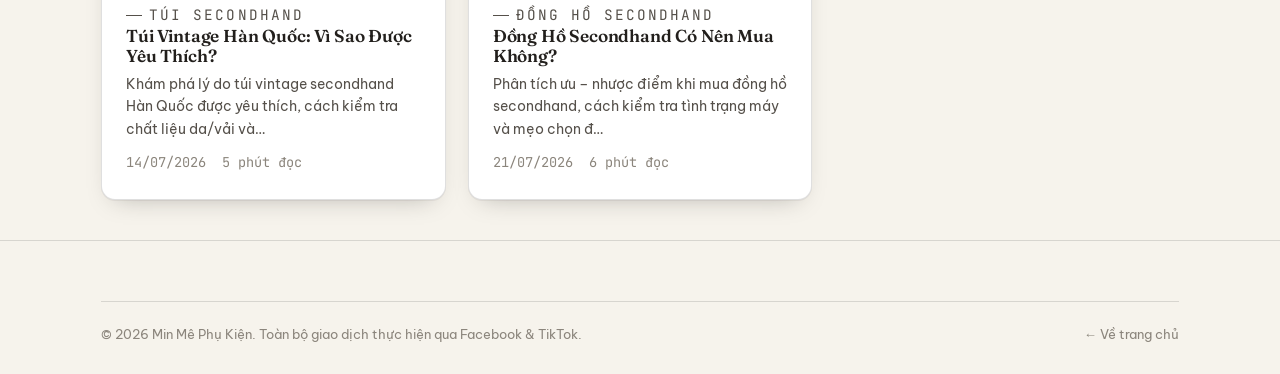
==== commit 5bfa94f7: "Add files via upload" ====
--- a/blog/index.html
+++ b/blog/index.html
@@ -10,7 +10,10 @@
 <meta property="og:type" content="website">
 <meta property="og:title" content="Blog — Min Mê Phụ Kiện">
 <meta property="og:description" content="Cẩm nang chọn mua nón, túi, đồng hồ secondhand Hàn Quốc, Nhật Bản.">
+<meta property="og:image" content="https://minmephukien.example.com/assets/og-cover.jpg">
 <meta property="og:url" content="https://minmephukien.example.com/blog/">
+<meta name="theme-color" content="#F6F3EC" media="(prefers-color-scheme: light)">
+<meta name="theme-color" content="#17150F" media="(prefers-color-scheme: dark)">
 <link rel="manifest" href="/manifest.json">
 <link rel="icon" href="/assets/icons/favicon.svg" type="image/svg+xml">
 <link rel="preconnect" href="https://fonts.googleapis.com">
@@ -25,7 +28,7 @@
 <header class="site-header is-scrolled">
   <div class="container">
     <a href="/" class="brand" aria-label="Min Mê Phụ Kiện — trang chủ">
-      <img class="brand-mark" src="/assets/icons/avatar-logo.png" alt="Min Mê Phụ Kiện logo" width="40" height="40" style="border-radius:50%;object-fit:cover;">
+      <picture><source srcset="/assets/icons/avatar-logo.webp" type="image/webp"><img class="brand-mark" src="/assets/icons/avatar-logo.png" alt="Min Mê Phụ Kiện logo" width="40" height="40" style="border-radius:50%;object-fit:cover;"></picture>
       <span>Min Mê<small>Phụ Kiện Secondhand</small></span>
     </a>
     <nav class="main-nav" id="main-nav" aria-label="Điều hướng chính">
--- a/css/style.css
+++ b/css/style.css
@@ -85,7 +85,9 @@
   transition: background .35s var(--ease), color .35s var(--ease);
   overflow-x:hidden;
 }
-img,picture,video{ max-width:100%; display:block; }
+img,video{ max-width:100%; display:block; }
+picture{ display:block; max-width:100%; }
+
 a{ color:inherit; text-decoration:none; }
 ul,ol{ list-style:none; padding:0; }
 button{ font:inherit; color:inherit; background:none; border:0; cursor:pointer; }
@@ -311,19 +313,15 @@
 .lightbox{ position:fixed; inset:0; background:rgba(15,13,10,.92); display:none; align-items:center; justify-content:center; z-index:200; padding:5vw; }
 .lightbox.is-open{ display:flex; }
 .lightbox img{ max-height:88vh; max-width:100%; border-radius:var(--radius-s); box-shadow:var(--shadow-float); }
-.lightbox-close{ position:absolute; top:22px; right:26px; color:#fff; width:44px; height:44px; border-radius:50%; border:1.4px solid rgba(255,255,255,.4); display:grid; place-items:center; }
-
-/* ==========================================================================
-   Video + Fanpage
-   ========================================================================== */
-.social-embeds{ display:grid; grid-template-columns:1fr 1fr; gap: clamp(24px,4vw,48px); align-items:start; }
-.embed-card{ background:var(--paper-raised); border:1px solid var(--line); border-radius:var(--radius-m); padding:22px; box-shadow: var(--shadow-tag); }
-.embed-card h3{ font-size:1.05rem; margin-bottom:14px; display:flex; align-items:center; gap:.5em; }
-.tiktok-grid{ display:grid; grid-template-columns:repeat(3,1fr); gap:10px; }
-.tiktok-grid iframe, .tiktok-embed-wrap{ aspect-ratio:9/16; border-radius:10px; overflow:hidden; background:var(--paper); }
-.fb-page-wrap{ min-height:340px; display:flex; align-items:center; justify-content:center; background:var(--paper); border-radius:10px; overflow:hidden; }
-@media (max-width:860px){ .social-embeds{ grid-template-columns:1fr; } }
-@media (max-width:560px){ .tiktok-grid{ grid-template-columns:repeat(2,1fr); } }
+.lightbox-close{ position:absolute; top:22px; right:26px; color:#fff; width:44px; height:44px; border-radius:50%; border:1.4px solid rgba(255,255,255,.4); display:grid; place-items:center; transition: border-color .2s var(--ease); }
+.lightbox-close:hover{ border-color:#fff; }
+.lightbox-close:focus-visible{ outline:2.5px solid var(--brass); outline-offset:3px; }
+
+/* ==========================================================================
+   Video + Fanpage (social grid replaces old embed cards)
+   ========================================================================== */
+/* Old .social-embeds / .embed-card / .tiktok-grid / .fb-page-wrap rules removed —
+   replaced by .social-grid component below. */
 
 /* ==========================================================================
    Testimonials
@@ -603,3 +601,15 @@
   font-weight: 500;
 }
 .zalo-link:hover{ opacity: .8; }
+
+/* ==========================================================================
+   Picture element layout fixes
+   ========================================================================== */
+/* Inside flex containers (brand, social cards, intro figure) picture must
+   not break layout — set it to the same dimensions as the img it wraps */
+.brand picture{ display:contents; }
+.intro-figure picture{ display:block; }
+.social-channel-thumb picture{ display:block; width:100%; height:100%; }
+.masonry-item picture{ display:block; }
+.hero-visual picture{ display:block; width:100%; height:100%; }
+.category-card .thumb picture{ display:block; width:100%; height:100%; }
